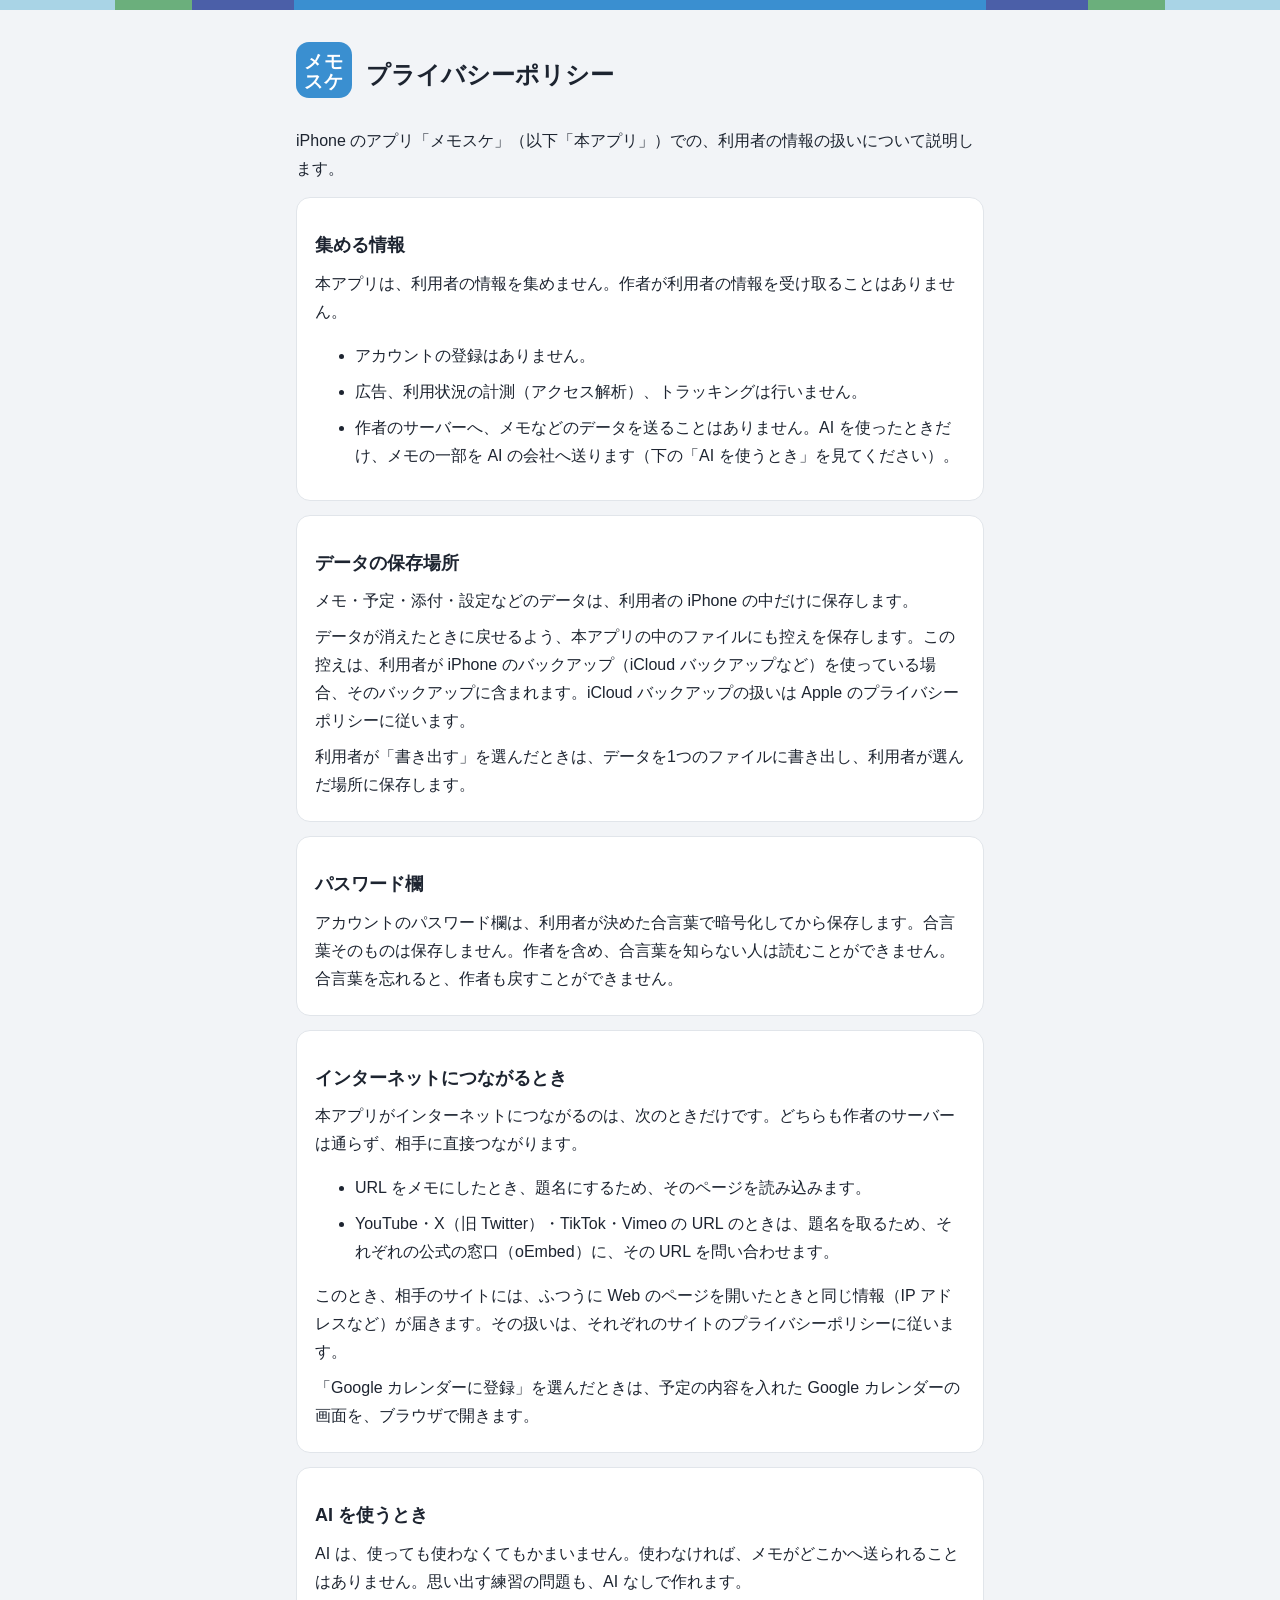
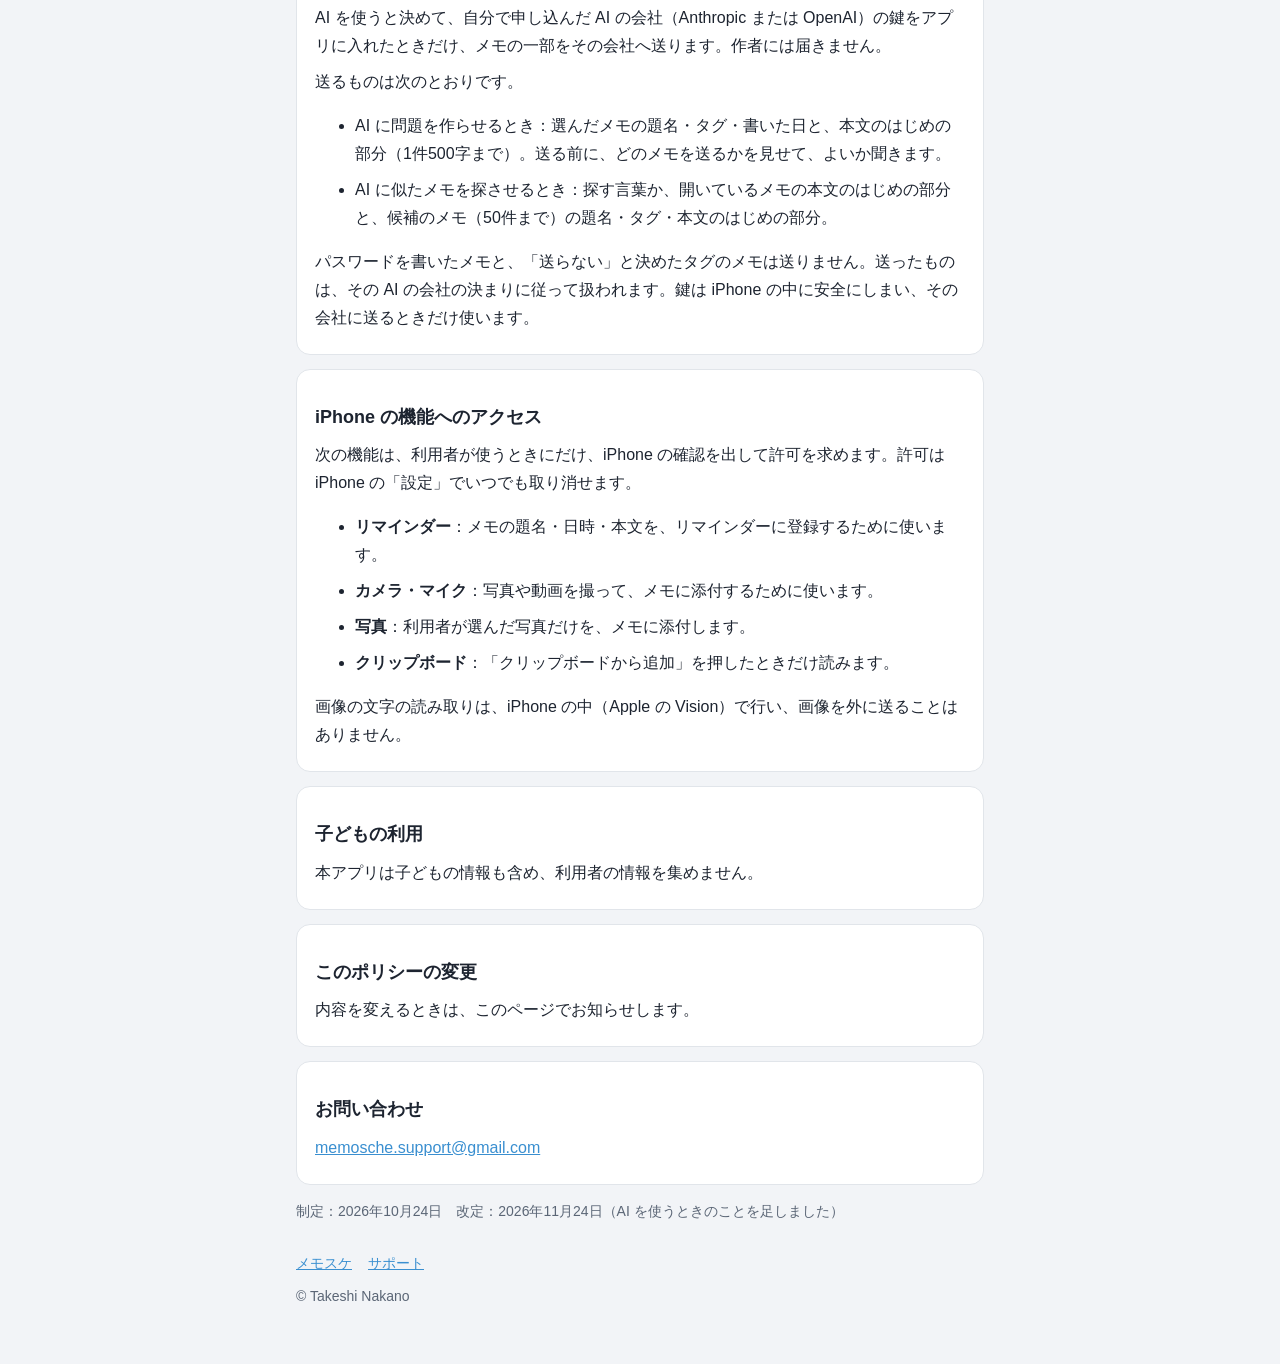
==== privacy.html @ b9d3bc77 "Site: index, privacy (AI section 2026-11-24), support Co-Authored-By: Claude Opus 5.5 <noreply@anthr" ====
<!doctype html>
<html lang="ja">
<head>
<meta charset="utf-8">
<meta name="viewport" content="width=device-width, initial-scale=1">
<title>プライバシーポリシー - メモスケ</title>
<link rel="icon" href="icon.svg">
<link rel="stylesheet" href="style.css">
</head>
<body>
<div class="band"></div>
<main>
  <header><a href="./"><img src="icon.svg" alt=""></a><h1>プライバシーポリシー</h1></header>
  <p>iPhone のアプリ「メモスケ」（以下「本アプリ」）での、利用者の情報の扱いについて説明します。</p>

  <section>
    <h2>集める情報</h2>
    <p>本アプリは、利用者の情報を集めません。作者が利用者の情報を受け取ることはありません。</p>
    <ul>
      <li>アカウントの登録はありません。</li>
      <li>広告、利用状況の計測（アクセス解析）、トラッキングは行いません。</li>
      <li>作者のサーバーへ、メモなどのデータを送ることはありません。AI を使ったときだけ、メモの一部を AI の会社へ送ります（下の「AI を使うとき」を見てください）。</li>
    </ul>
  </section>

  <section>
    <h2>データの保存場所</h2>
    <p>メモ・予定・添付・設定などのデータは、利用者の iPhone の中だけに保存します。</p>
    <p>データが消えたときに戻せるよう、本アプリの中のファイルにも控えを保存します。この控えは、利用者が iPhone のバックアップ（iCloud バックアップなど）を使っている場合、そのバックアップに含まれます。iCloud バックアップの扱いは Apple のプライバシーポリシーに従います。</p>
    <p>利用者が「書き出す」を選んだときは、データを1つのファイルに書き出し、利用者が選んだ場所に保存します。</p>
  </section>

  <section>
    <h2>パスワード欄</h2>
    <p>アカウントのパスワード欄は、利用者が決めた合言葉で暗号化してから保存します。合言葉そのものは保存しません。作者を含め、合言葉を知らない人は読むことができません。合言葉を忘れると、作者も戻すことができません。</p>
  </section>

  <section>
    <h2>インターネットにつながるとき</h2>
    <p>本アプリがインターネットにつながるのは、次のときだけです。どちらも作者のサーバーは通らず、相手に直接つながります。</p>
    <ul>
      <li>URL をメモにしたとき、題名にするため、そのページを読み込みます。</li>
      <li>YouTube・X（旧 Twitter）・TikTok・Vimeo の URL のときは、題名を取るため、それぞれの公式の窓口（oEmbed）に、その URL を問い合わせます。</li>
    </ul>
    <p>このとき、相手のサイトには、ふつうに Web のページを開いたときと同じ情報（IP アドレスなど）が届きます。その扱いは、それぞれのサイトのプライバシーポリシーに従います。</p>
    <p>「Google カレンダーに登録」を選んだときは、予定の内容を入れた Google カレンダーの画面を、ブラウザで開きます。</p>
  </section>

  <section>
    <h2>AI を使うとき</h2>
    <p>AI は、使っても使わなくてもかまいません。使わなければ、メモがどこかへ送られることはありません。思い出す練習の問題も、AI なしで作れます。</p>
    <p>AI を使うと決めて、自分で申し込んだ AI の会社（Anthropic または OpenAI）の鍵をアプリに入れたときだけ、メモの一部をその会社へ送ります。作者には届きません。</p>
    <p>送るものは次のとおりです。</p>
    <ul>
      <li>AI に問題を作らせるとき：選んだメモの題名・タグ・書いた日と、本文のはじめの部分（1件500字まで）。送る前に、どのメモを送るかを見せて、よいか聞きます。</li>
      <li>AI に似たメモを探させるとき：探す言葉か、開いているメモの本文のはじめの部分と、候補のメモ（50件まで）の題名・タグ・本文のはじめの部分。</li>
    </ul>
    <p>パスワードを書いたメモと、「送らない」と決めたタグのメモは送りません。送ったものは、その AI の会社の決まりに従って扱われます。鍵は iPhone の中に安全にしまい、その会社に送るときだけ使います。</p>
  </section>

  <section>
    <h2>iPhone の機能へのアクセス</h2>
    <p>次の機能は、利用者が使うときにだけ、iPhone の確認を出して許可を求めます。許可は iPhone の「設定」でいつでも取り消せます。</p>
    <ul>
      <li><b>リマインダー</b>：メモの題名・日時・本文を、リマインダーに登録するために使います。</li>
      <li><b>カメラ・マイク</b>：写真や動画を撮って、メモに添付するために使います。</li>
      <li><b>写真</b>：利用者が選んだ写真だけを、メモに添付します。</li>
      <li><b>クリップボード</b>：「クリップボードから追加」を押したときだけ読みます。</li>
    </ul>
    <p>画像の文字の読み取りは、iPhone の中（Apple の Vision）で行い、画像を外に送ることはありません。</p>
  </section>

  <section>
    <h2>子どもの利用</h2>
    <p>本アプリは子どもの情報も含め、利用者の情報を集めません。</p>
  </section>

  <section>
    <h2>このポリシーの変更</h2>
    <p>内容を変えるときは、このページでお知らせします。</p>
  </section>

  <section>
    <h2>お問い合わせ</h2>
    <p><a href="mailto:memosche.support@gmail.com">memosche.support@gmail.com</a></p>
  </section>

  <p class="muted">制定：2026年10月24日　改定：2026年11月24日（AI を使うときのことを足しました）</p>
  <nav><a href="./">メモスケ</a><a href="support.html">サポート</a></nav>
  <p class="muted">© Takeshi Nakano</p>
</main>
</body>
</html>
---- style.css ----
:root { --bg: #f2f4f7; --card: #fff; --text: #1d2430; --muted: #5b6676; --accent: #3a8fd0; --line: #e1e5ea; }
@media (prefers-color-scheme: dark) { :root { --bg: #111418; --card: #1b2027; --text: #e8ecf1; --muted: #9aa5b4; --accent: #6bb0e6; --line: #2a313a; } }
* { box-sizing: border-box; }
body { margin: 0; background: var(--bg); color: var(--text); font: 16px/1.75 -apple-system, BlinkMacSystemFont, "Hiragino Sans", "Yu Gothic UI", sans-serif; }
.band { height: 10px; background: linear-gradient(90deg, #a9d4e6 0 9%, #6baf7c 9% 15%, #4b5fa8 15% 23%, #3a8fd0 23% 77%, #4b5fa8 77% 85%, #6baf7c 85% 91%, #a9d4e6 91%); }
main { max-width: 720px; margin: 0 auto; padding: 24px 16px 48px; }
header { display: flex; align-items: center; gap: 14px; margin: 8px 0 20px; }
header img { width: 56px; height: 56px; border-radius: 13px; }
header a { color: inherit; text-decoration: none; }
h1 { font-size: 24px; margin: 0; }
h2 { font-size: 18px; margin: 28px 0 8px; }
section { background: var(--card); border: 1px solid var(--line); border-radius: 14px; padding: 4px 18px 14px; margin: 14px 0; }
p, li { margin: 8px 0; }
.muted { color: var(--muted); font-size: 14px; }
a { color: var(--accent); }
nav { display: flex; gap: 16px; flex-wrap: wrap; margin-top: 28px; font-size: 14px; }
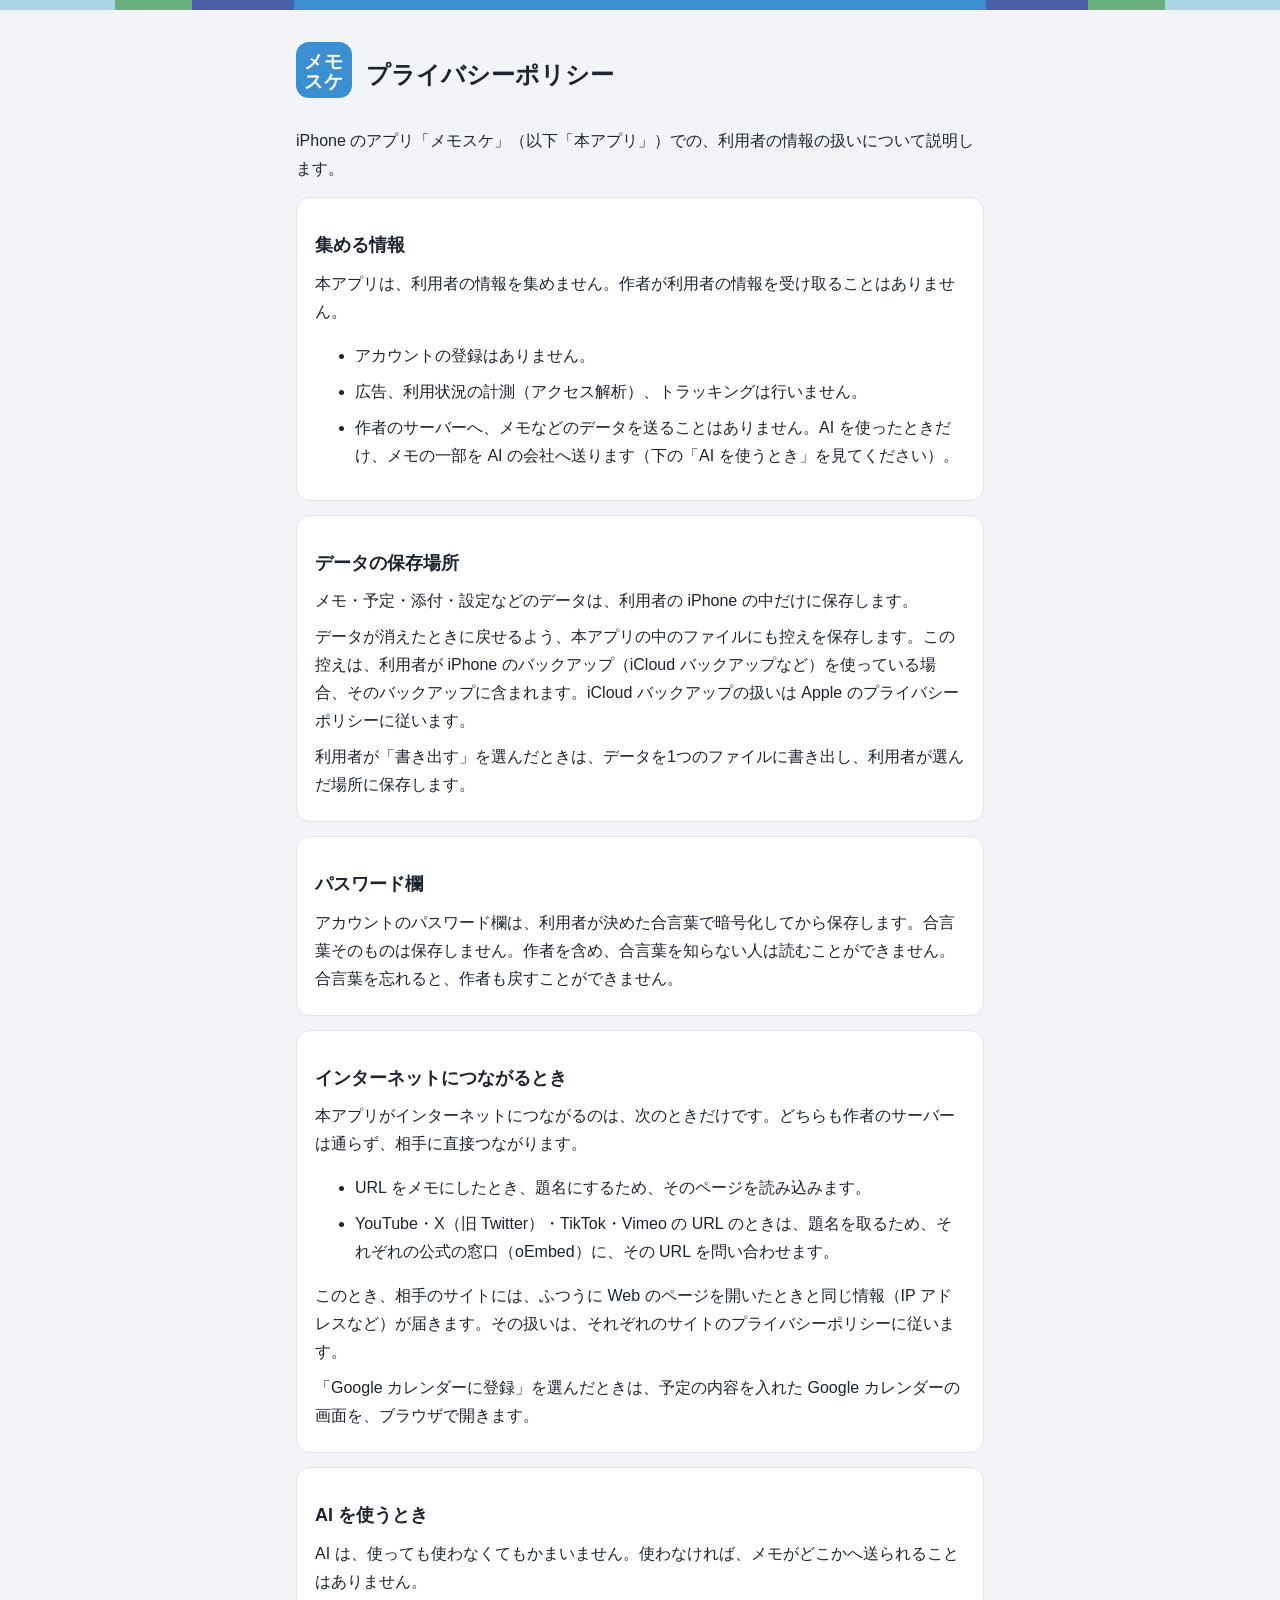
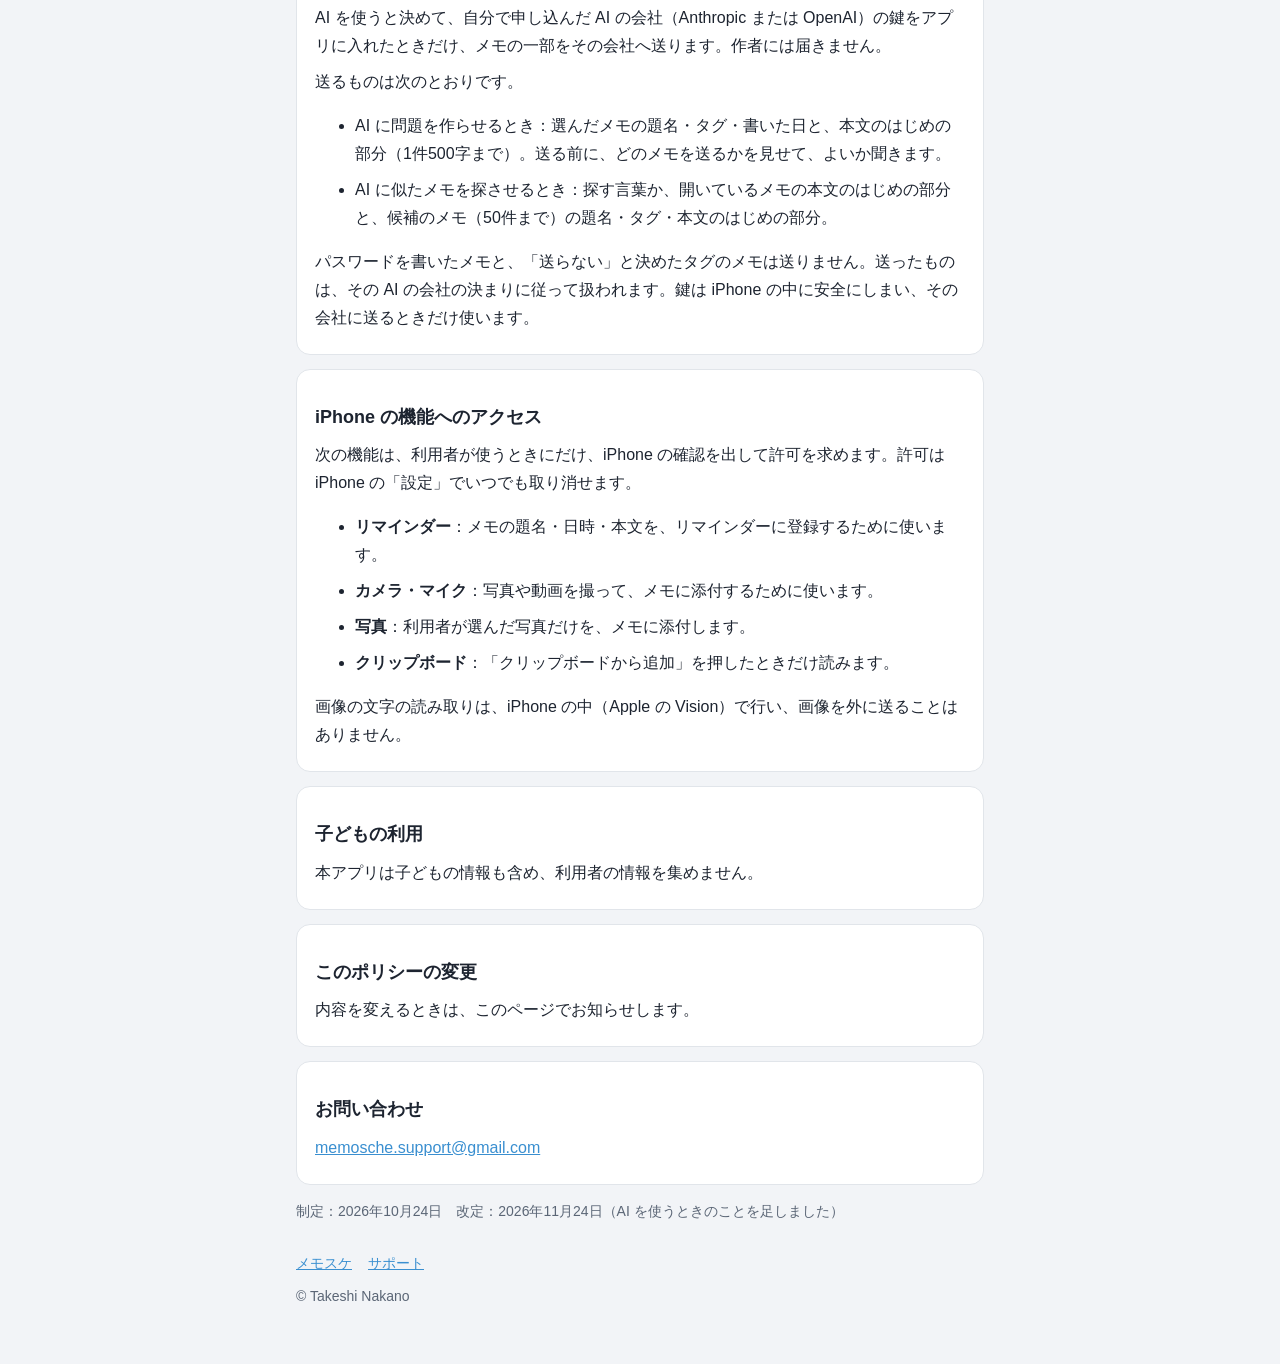
==== commit fdbc119d: "Site: hold the 'questions without AI' sentence until K-142 ships Co-Authored-By: Claude Opus 5.5 <no" ====
--- a/privacy.html
+++ b/privacy.html
@@ -48,7 +48,7 @@
 
   <section>
     <h2>AI を使うとき</h2>
-    <p>AI は、使っても使わなくてもかまいません。使わなければ、メモがどこかへ送られることはありません。思い出す練習の問題も、AI なしで作れます。</p>
+    <p>AI は、使っても使わなくてもかまいません。使わなければ、メモがどこかへ送られることはありません。</p>
     <p>AI を使うと決めて、自分で申し込んだ AI の会社（Anthropic または OpenAI）の鍵をアプリに入れたときだけ、メモの一部をその会社へ送ります。作者には届きません。</p>
     <p>送るものは次のとおりです。</p>
     <ul>
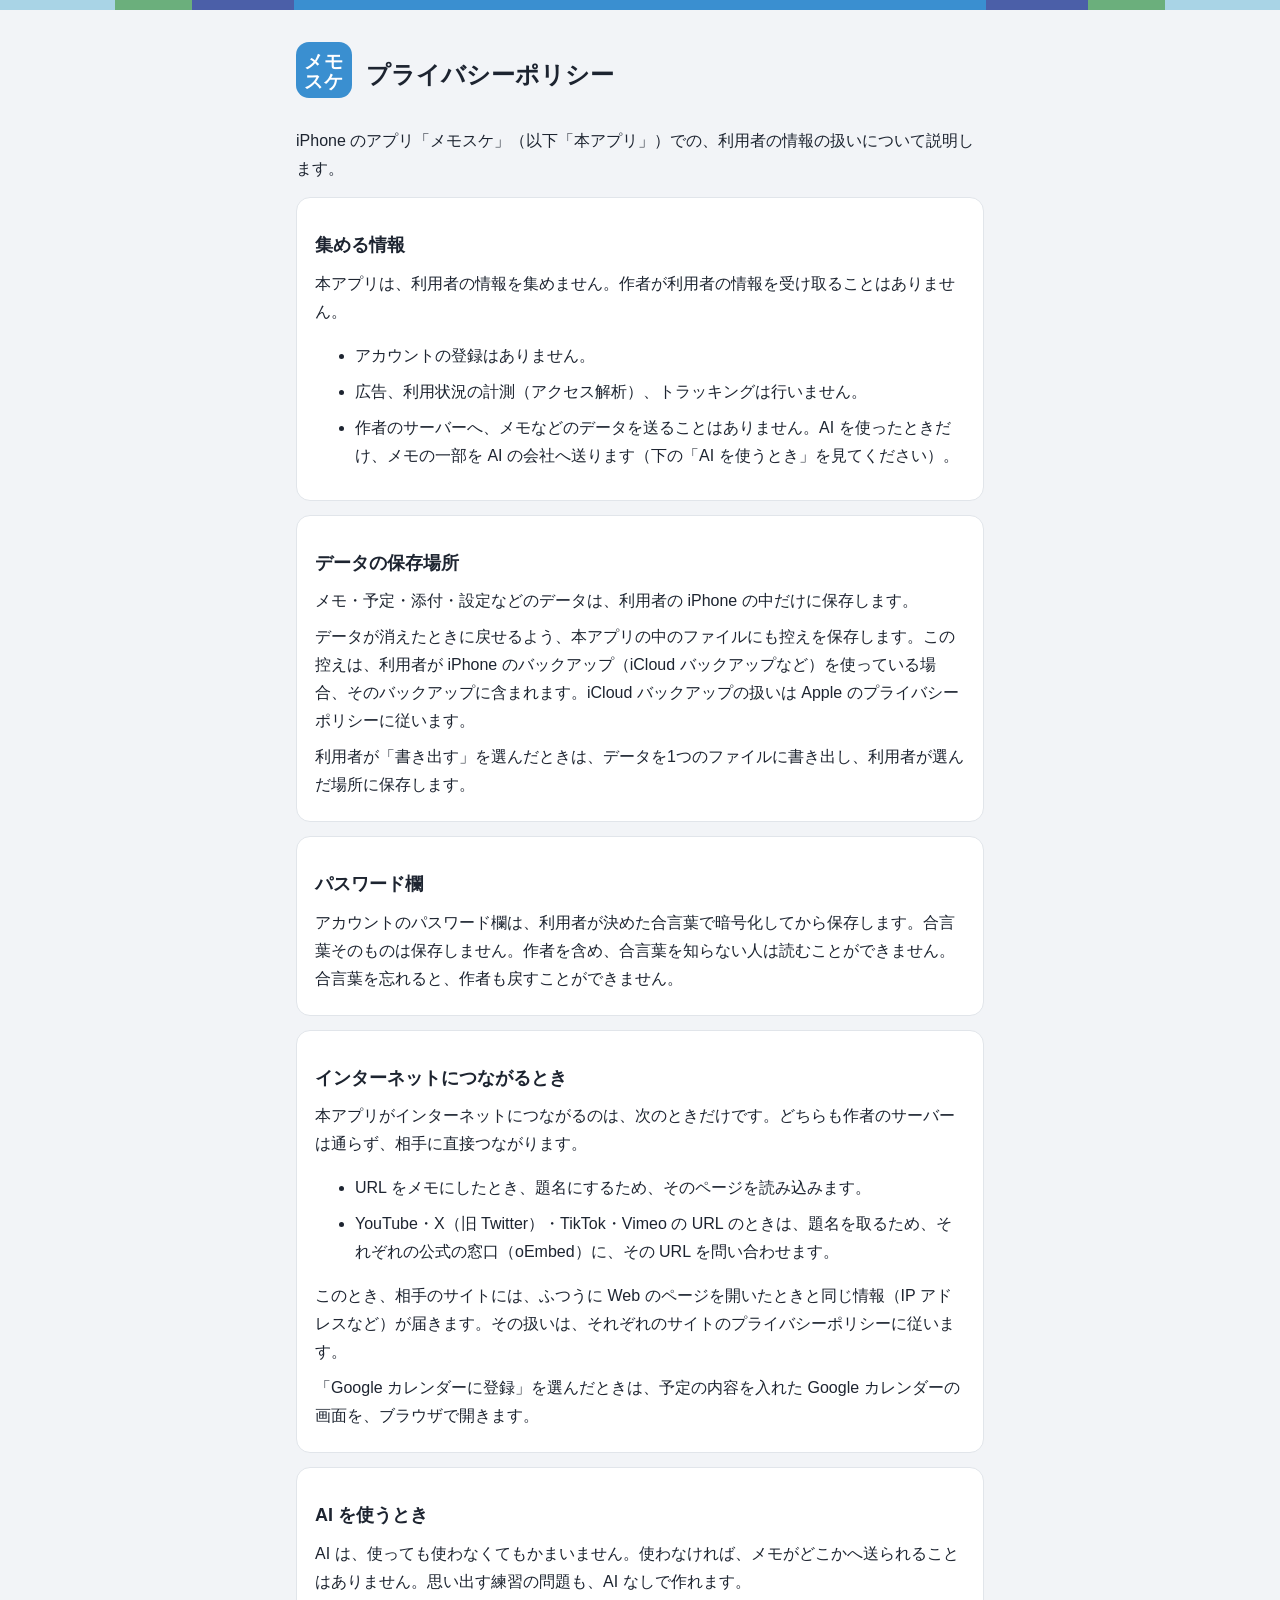
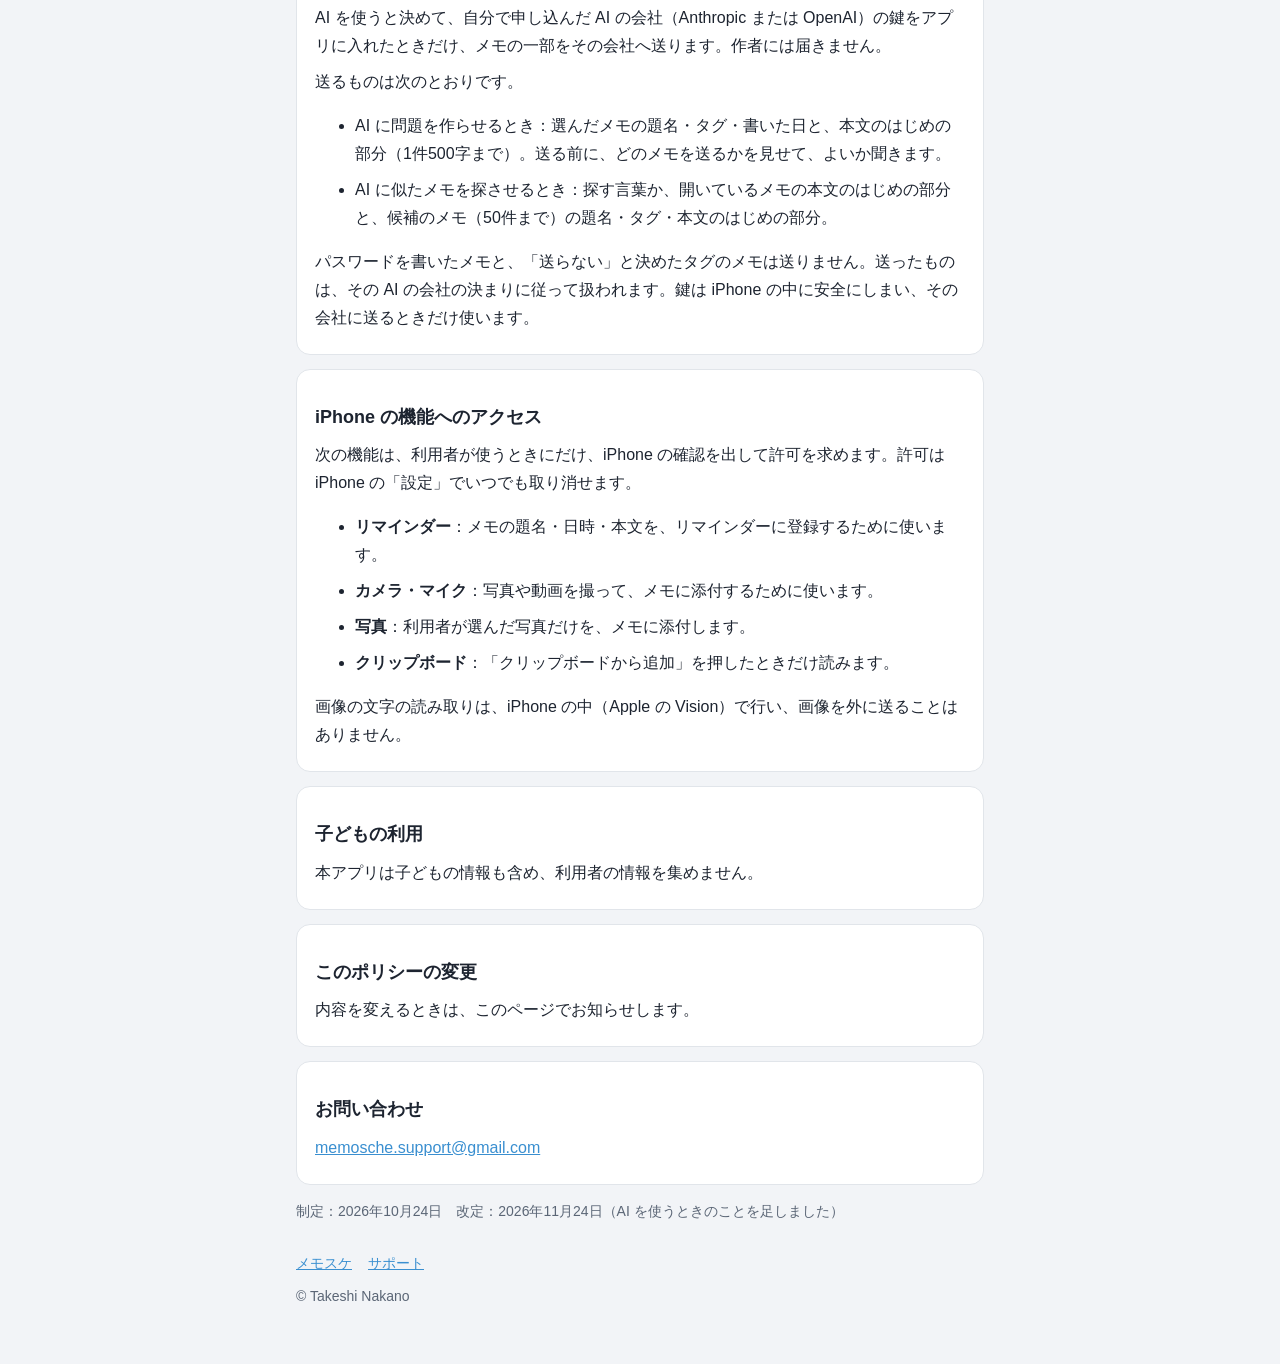
==== commit 89c06793: "Site: restore the local-quiz lines now that K-142 is in build 163 Co-Authored-By: Claude Opus 5.5 <n" ====
--- a/privacy.html
+++ b/privacy.html
@@ -48,7 +48,7 @@
 
   <section>
     <h2>AI を使うとき</h2>
-    <p>AI は、使っても使わなくてもかまいません。使わなければ、メモがどこかへ送られることはありません。</p>
+    <p>AI は、使っても使わなくてもかまいません。使わなければ、メモがどこかへ送られることはありません。思い出す練習の問題も、AI なしで作れます。</p>
     <p>AI を使うと決めて、自分で申し込んだ AI の会社（Anthropic または OpenAI）の鍵をアプリに入れたときだけ、メモの一部をその会社へ送ります。作者には届きません。</p>
     <p>送るものは次のとおりです。</p>
     <ul>
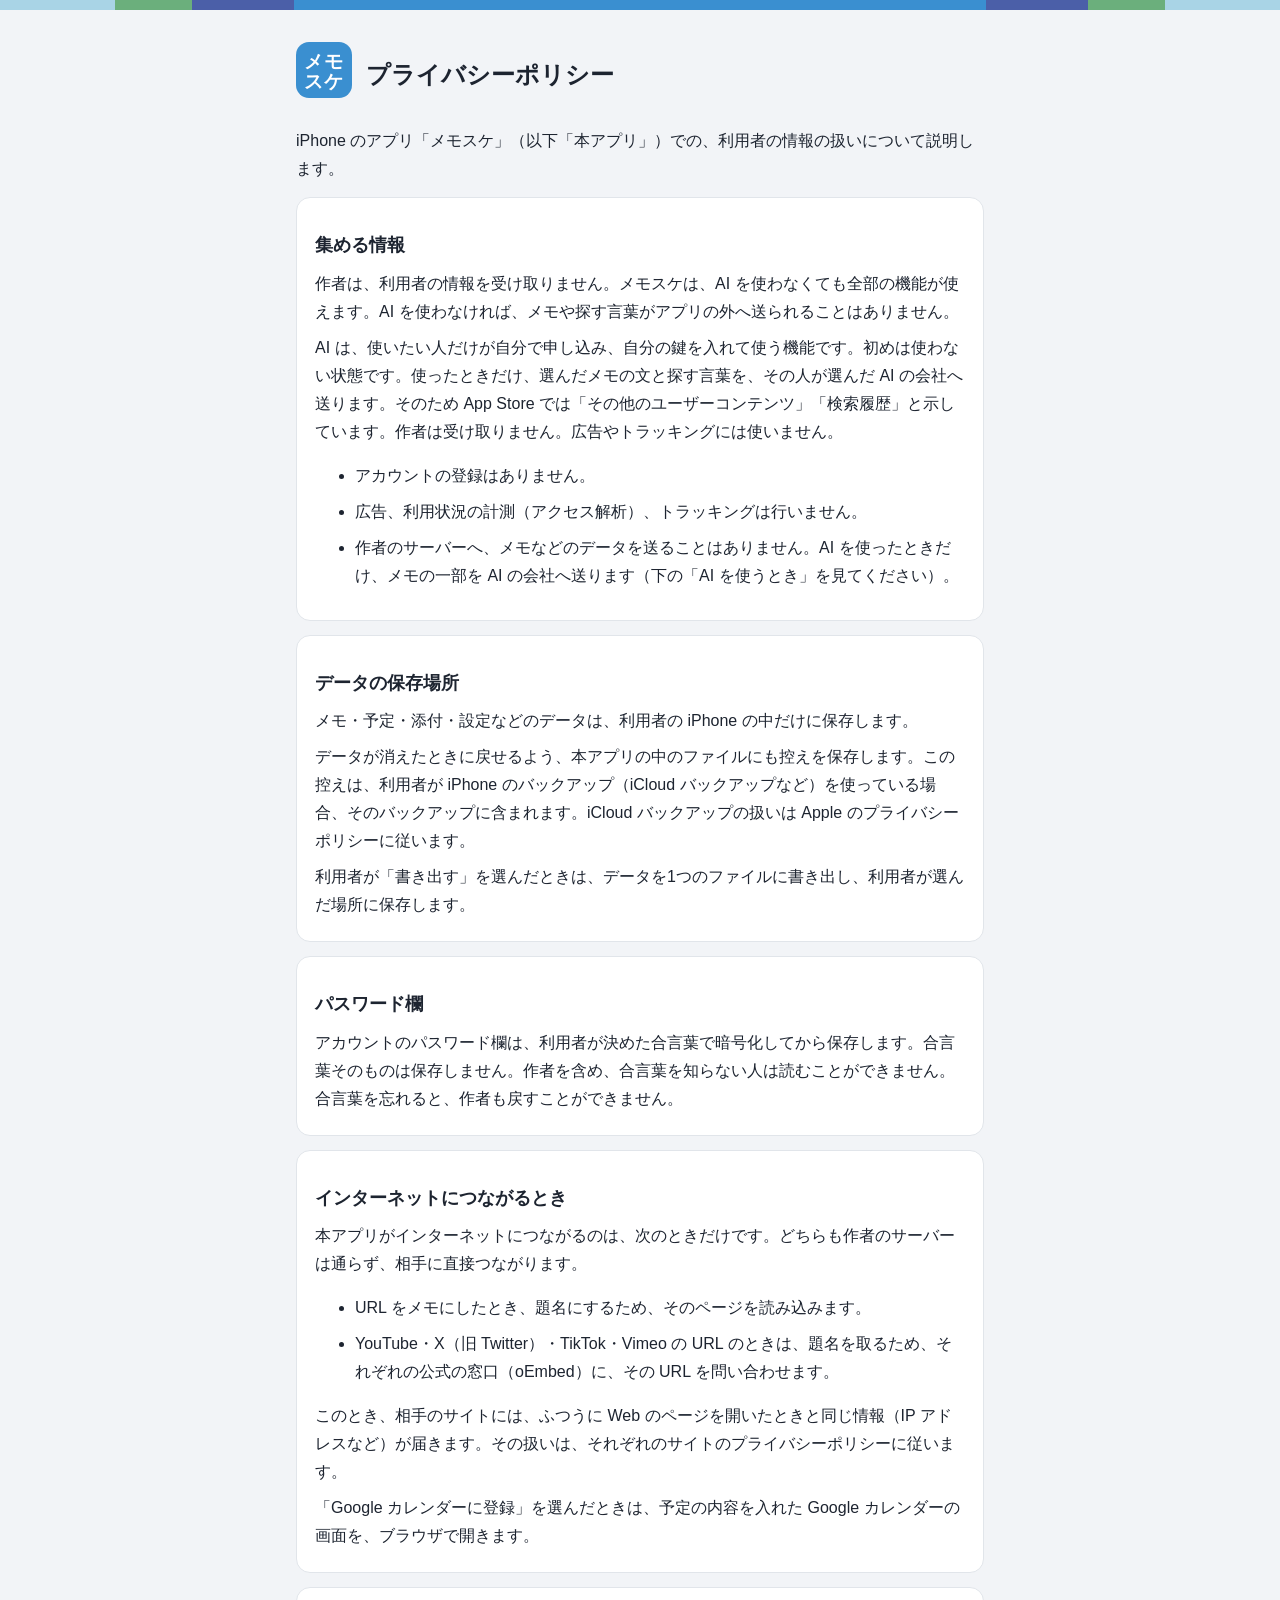
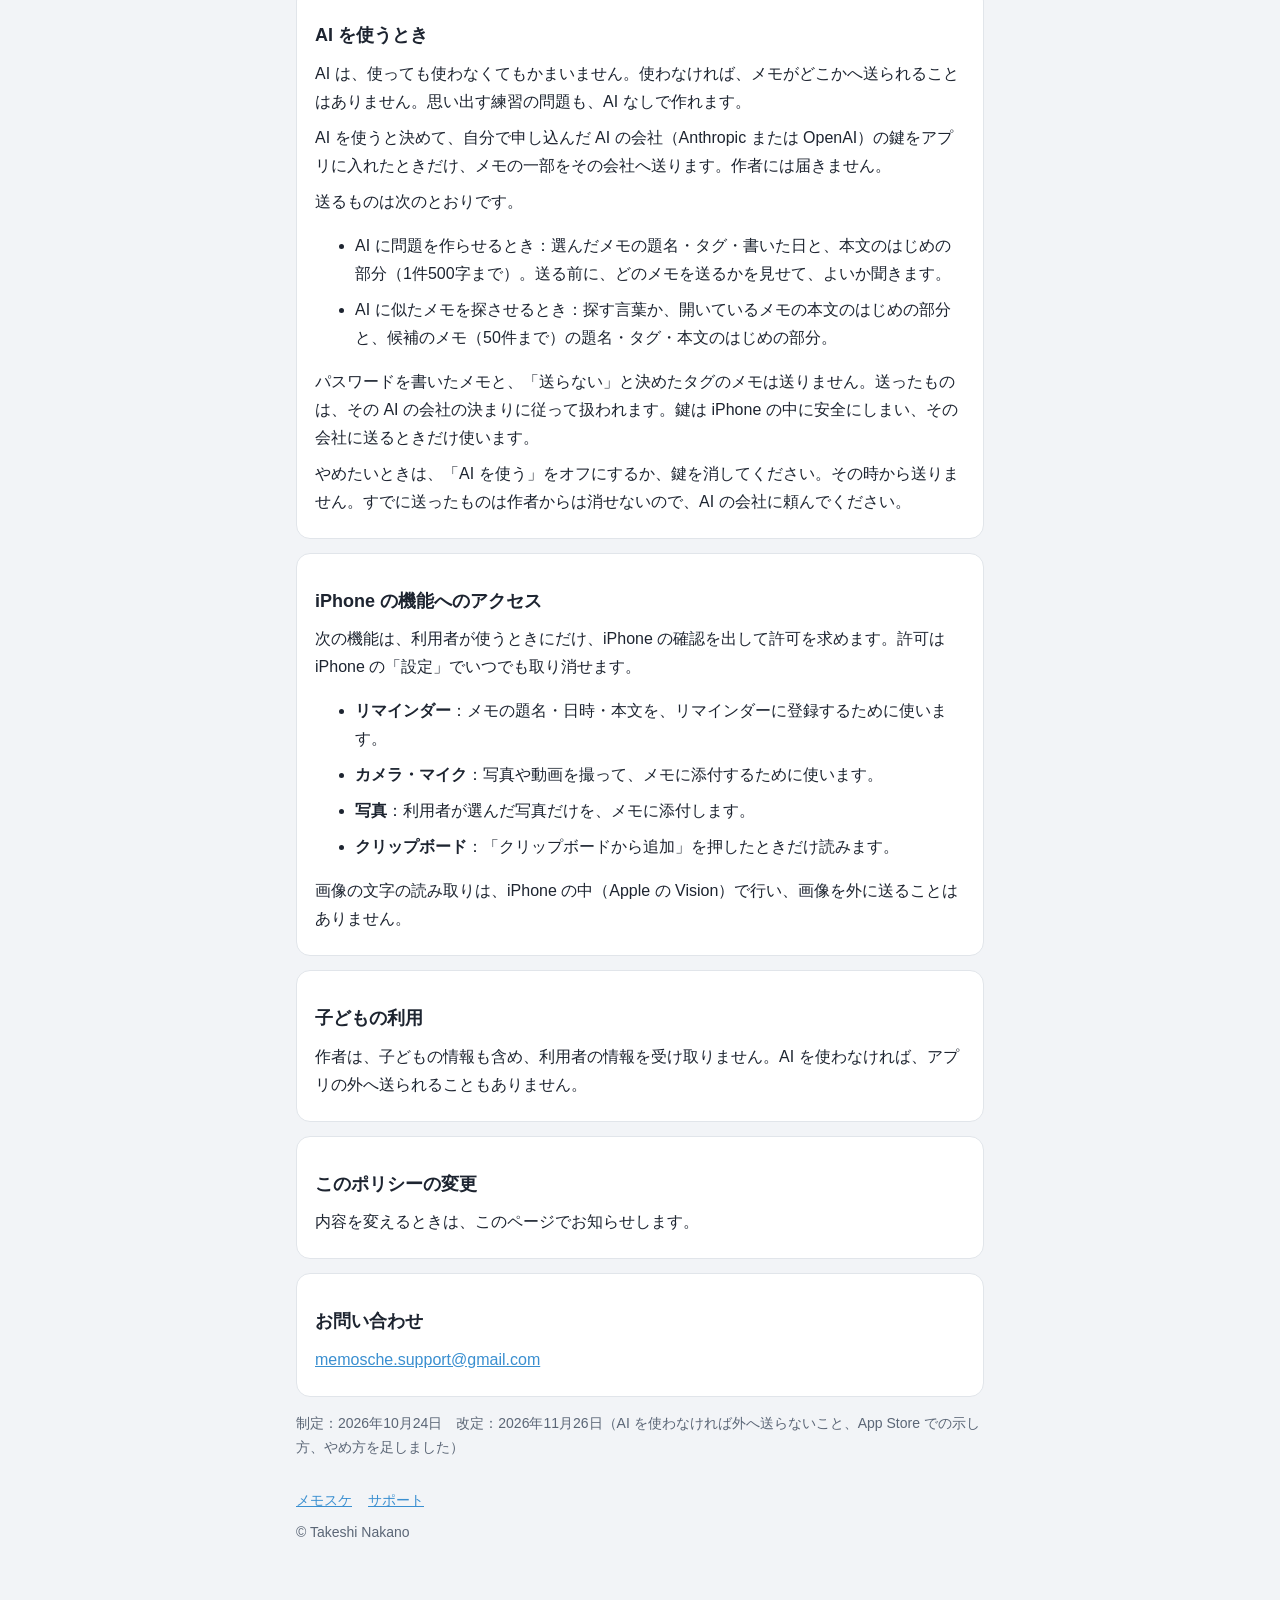
==== commit 1f5bd141: "Privacy: say AI is optional first, explain App Store labels and how to stop (owner approved 2026-11-" ====
--- a/privacy.html
+++ b/privacy.html
@@ -15,7 +15,8 @@
 
   <section>
     <h2>集める情報</h2>
-    <p>本アプリは、利用者の情報を集めません。作者が利用者の情報を受け取ることはありません。</p>
+    <p>作者は、利用者の情報を受け取りません。メモスケは、AI を使わなくても全部の機能が使えます。AI を使わなければ、メモや探す言葉がアプリの外へ送られることはありません。</p>
+    <p>AI は、使いたい人だけが自分で申し込み、自分の鍵を入れて使う機能です。初めは使わない状態です。使ったときだけ、選んだメモの文と探す言葉を、その人が選んだ AI の会社へ送ります。そのため App Store では「その他のユーザーコンテンツ」「検索履歴」と示しています。作者は受け取りません。広告やトラッキングには使いません。</p>
     <ul>
       <li>アカウントの登録はありません。</li>
       <li>広告、利用状況の計測（アクセス解析）、トラッキングは行いません。</li>
@@ -56,6 +57,7 @@
       <li>AI に似たメモを探させるとき：探す言葉か、開いているメモの本文のはじめの部分と、候補のメモ（50件まで）の題名・タグ・本文のはじめの部分。</li>
     </ul>
     <p>パスワードを書いたメモと、「送らない」と決めたタグのメモは送りません。送ったものは、その AI の会社の決まりに従って扱われます。鍵は iPhone の中に安全にしまい、その会社に送るときだけ使います。</p>
+    <p>やめたいときは、「AI を使う」をオフにするか、鍵を消してください。その時から送りません。すでに送ったものは作者からは消せないので、AI の会社に頼んでください。</p>
   </section>
 
   <section>
@@ -72,7 +74,7 @@
 
   <section>
     <h2>子どもの利用</h2>
-    <p>本アプリは子どもの情報も含め、利用者の情報を集めません。</p>
+    <p>作者は、子どもの情報も含め、利用者の情報を受け取りません。AI を使わなければ、アプリの外へ送られることもありません。</p>
   </section>
 
   <section>
@@ -85,7 +87,7 @@
     <p><a href="mailto:memosche.support@gmail.com">memosche.support@gmail.com</a></p>
   </section>
 
-  <p class="muted">制定：2026年10月24日　改定：2026年11月24日（AI を使うときのことを足しました）</p>
+  <p class="muted">制定：2026年10月24日　改定：2026年11月26日（AI を使わなければ外へ送らないこと、App Store での示し方、やめ方を足しました）</p>
   <nav><a href="./">メモスケ</a><a href="support.html">サポート</a></nav>
   <p class="muted">© Takeshi Nakano</p>
 </main>
